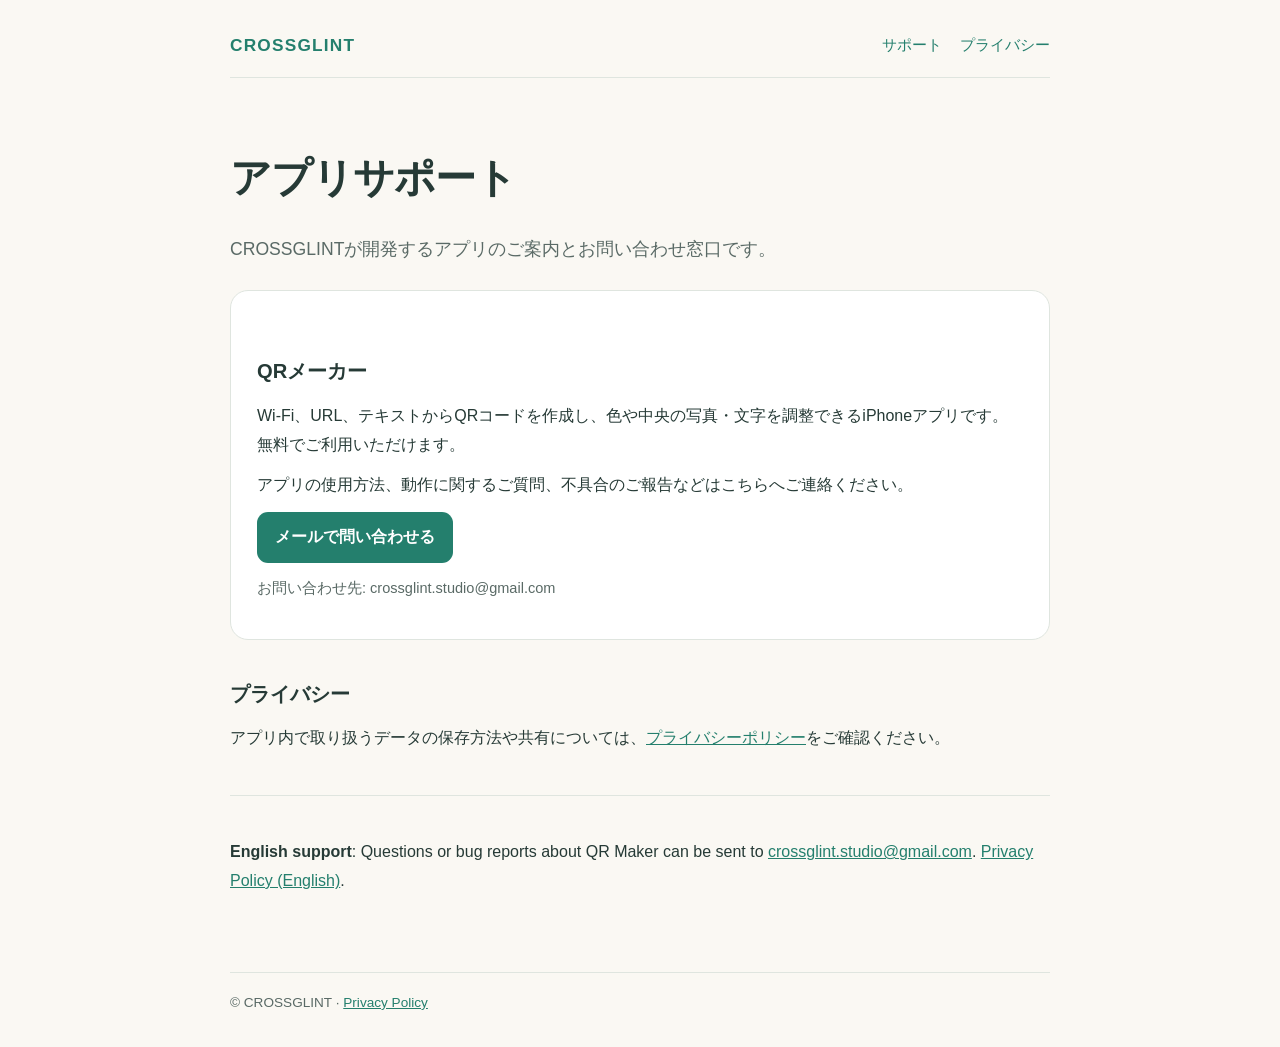
==== index.html @ 7fb46b86 "feat: add CROSSGLINT app support and bilingual privacy policy" ====
<!doctype html>
<html lang="ja">
<head>
<meta charset="utf-8">
<meta name="viewport" content="width=device-width,initial-scale=1">
<meta name="robots" content="index,follow">
<meta name="description" content="CROSSGLINTのアプリサポート・プライバシーポリシー">
<title>CROSSGLINT | アプリサポート</title>
<link rel="stylesheet" href="style.css">
</head>
<body>
<header><a class="brand" href="index.html">CROSSGLINT</a><nav aria-label="ナビゲーション"><a href="index.html">サポート</a><a href="privacy.html">プライバシー</a></nav></header>
<main>
<h1>アプリサポート</h1>
<p class="lead">CROSSGLINTが開発するアプリのご案内とお問い合わせ窓口です。</p>
<section class="card" aria-labelledby="app-name">
<h2 id="app-name">QRメーカー</h2>
<p>Wi-Fi、URL、テキストからQRコードを作成し、色や中央の写真・文字を調整できるiPhoneアプリです。無料でご利用いただけます。</p>
<p>アプリの使用方法、動作に関するご質問、不具合のご報告などはこちらへご連絡ください。</p>
<p><a class="action" href="mailto:crossglint.studio@gmail.com?subject=QR%E3%83%A1%E3%83%BC%E3%82%AB%E3%83%BC%20%E3%81%8A%E5%95%8F%E5%90%88%E3%82%8F%E3%81%9B">メールで問い合わせる</a></p>
<p class="meta">お問い合わせ先: crossglint.studio@gmail.com</p>
</section>
<h2>プライバシー</h2>
<p>アプリ内で取り扱うデータの保存方法や共有については、<a href="privacy.html">プライバシーポリシー</a>をご確認ください。</p>
<hr>
<p lang="en"><strong>English support</strong>: Questions or bug reports about QR Maker can be sent to <a href="mailto:crossglint.studio@gmail.com">crossglint.studio@gmail.com</a>. <a href="privacy.html#english">Privacy Policy (English)</a>.</p>
</main>
<footer>© CROSSGLINT · <a href="privacy.html">Privacy Policy</a></footer>
</body>
</html>
---- style.css ----
:root{color-scheme:light;--paper:#faf8f3;--ink:#263a36;--muted:#5a6a66;--accent:#247f6d;--line:#dfe5df}*{box-sizing:border-box}body{margin:0;background:var(--paper);color:var(--ink);font:16px/1.8 -apple-system,BlinkMacSystemFont,"Hiragino Kaku Gothic ProN","Yu Gothic",sans-serif}header,main,footer{width:min(820px,calc(100% - 38px));margin:auto}header{padding:30px 0 16px;border-bottom:1px solid var(--line);display:flex;align-items:center;justify-content:space-between;gap:15px}header a{color:var(--accent);text-decoration:none}.brand{font-size:1.08rem;font-weight:800;letter-spacing:.07em}nav{display:flex;gap:18px;font-size:.91rem}main{padding:46px 0 64px}h1{font-size:clamp(1.8rem,5vw,2.55rem);letter-spacing:-.025em;line-height:1.35}h2{font-size:1.26rem;margin:36px 0 8px}p{margin:12px 0}p.lead{font-size:1.1rem;color:var(--muted)}.card{border:1px solid var(--line);background:#fff;border-radius:18px;padding:26px;margin:25px 0}.meta{color:var(--muted);font-size:.91rem}.action{display:inline-block;color:white;background:var(--accent);text-decoration:none;border-radius:11px;padding:11px 18px;font-weight:700}a{color:var(--accent)}footer{border-top:1px solid var(--line);padding:18px 0 32px;color:var(--muted);font-size:.85rem}ul{padding-left:1.3em}li{margin:9px 0}hr{border:0;border-top:1px solid var(--line);margin:42px 0}@media(max-width:550px){header{display:block;padding-top:20px}nav{margin-top:12px;gap:12px;flex-wrap:wrap}main{padding-top:24px}.card{padding:19px}}
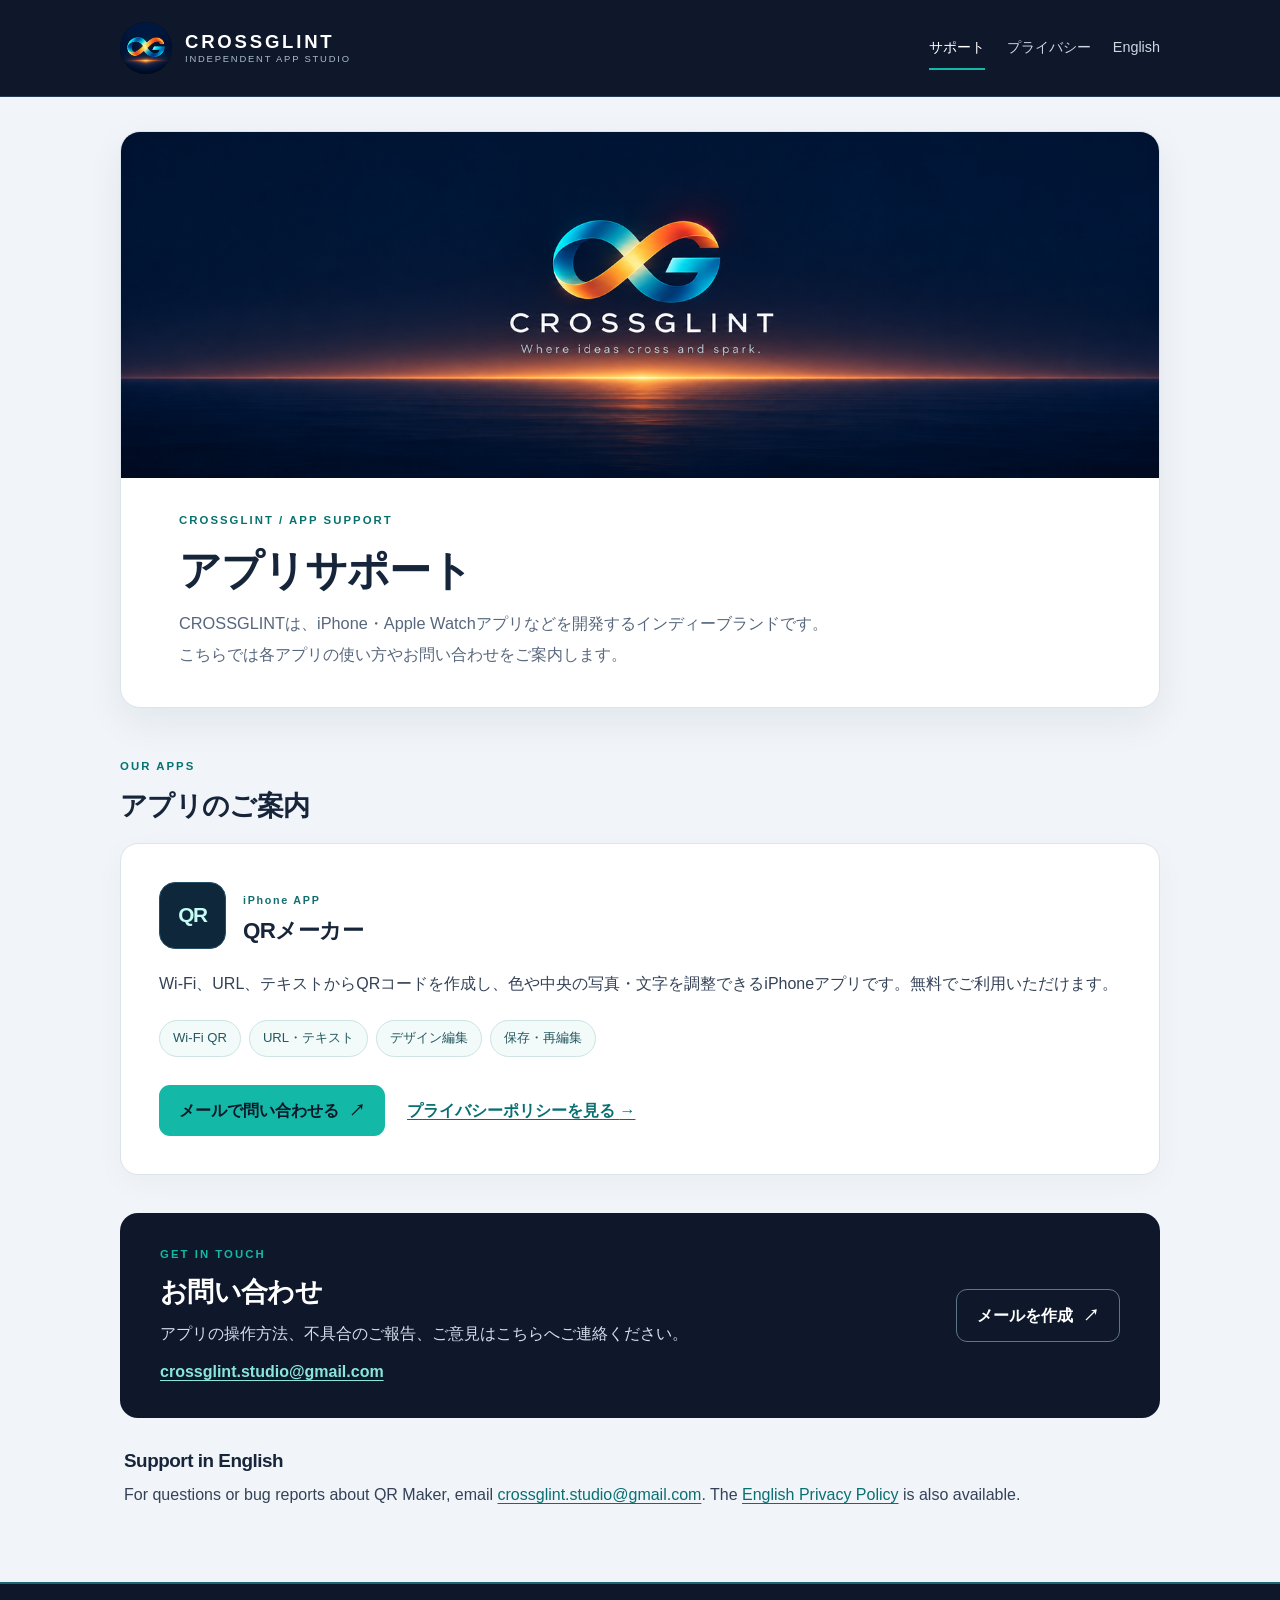
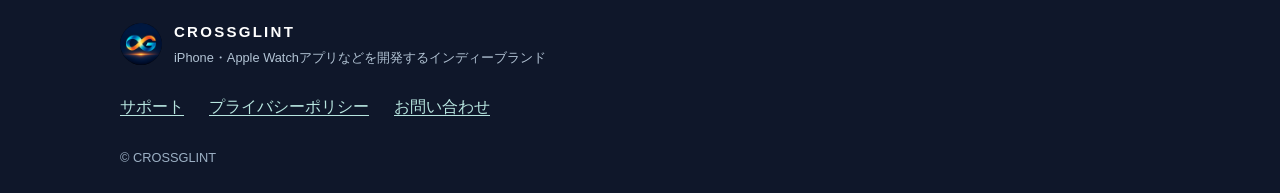
==== commit abb8fe0e: "feat: apply approved CROSSGLINT identity to support website" ====
--- a/index.html
+++ b/index.html
@@ -1,30 +1,93 @@
 <!doctype html>
 <html lang="ja">
 <head>
-<meta charset="utf-8">
-<meta name="viewport" content="width=device-width,initial-scale=1">
-<meta name="robots" content="index,follow">
-<meta name="description" content="CROSSGLINTのアプリサポート・プライバシーポリシー">
-<title>CROSSGLINT | アプリサポート</title>
-<link rel="stylesheet" href="style.css">
+  <meta charset="utf-8">
+  <meta name="viewport" content="width=device-width,initial-scale=1">
+  <meta name="robots" content="index,follow">
+  <meta name="description" content="CROSSGLINT公式サポート。QRメーカーなどのiPhoneアプリのお問い合わせとプライバシーポリシーをご案内します。">
+  <meta name="theme-color" content="#0f172a">
+  <title>アプリサポート | CROSSGLINT</title>
+  <link rel="icon" type="image/png" href="assets/crossglint-mark-400.png">
+  <link rel="stylesheet" href="style.css">
 </head>
 <body>
-<header><a class="brand" href="index.html">CROSSGLINT</a><nav aria-label="ナビゲーション"><a href="index.html">サポート</a><a href="privacy.html">プライバシー</a></nav></header>
-<main>
-<h1>アプリサポート</h1>
-<p class="lead">CROSSGLINTが開発するアプリのご案内とお問い合わせ窓口です。</p>
-<section class="card" aria-labelledby="app-name">
-<h2 id="app-name">QRメーカー</h2>
-<p>Wi-Fi、URL、テキストからQRコードを作成し、色や中央の写真・文字を調整できるiPhoneアプリです。無料でご利用いただけます。</p>
-<p>アプリの使用方法、動作に関するご質問、不具合のご報告などはこちらへご連絡ください。</p>
-<p><a class="action" href="mailto:crossglint.studio@gmail.com?subject=QR%E3%83%A1%E3%83%BC%E3%82%AB%E3%83%BC%20%E3%81%8A%E5%95%8F%E5%90%88%E3%82%8F%E3%81%9B">メールで問い合わせる</a></p>
-<p class="meta">お問い合わせ先: crossglint.studio@gmail.com</p>
-</section>
-<h2>プライバシー</h2>
-<p>アプリ内で取り扱うデータの保存方法や共有については、<a href="privacy.html">プライバシーポリシー</a>をご確認ください。</p>
-<hr>
-<p lang="en"><strong>English support</strong>: Questions or bug reports about QR Maker can be sent to <a href="mailto:crossglint.studio@gmail.com">crossglint.studio@gmail.com</a>. <a href="privacy.html#english">Privacy Policy (English)</a>.</p>
+<header class="site-header">
+  <div class="site-header-inner">
+    <a class="brand-lockup" href="./" aria-label="CROSSGLINT サポートトップ">
+      <img class="brand-icon" src="assets/crossglint-mark-400.png" width="52" height="52" alt="">
+      <span class="brand-lockup-text"><strong>CROSSGLINT</strong><small>INDEPENDENT APP STUDIO</small></span>
+    </a>
+    <nav class="site-nav" aria-label="メインナビゲーション">
+      <a href="./" aria-current="page">サポート</a>
+      <a href="privacy.html">プライバシー</a>
+      <a href="privacy.html#english" lang="en">English</a>
+    </nav>
+  </div>
+</header>
+<main class="page-content">
+  <section class="hero" aria-labelledby="support-heading">
+    <div class="hero-art">
+      <img src="assets/crossglint-header-1500x500.png" alt="交差するCGモノグラムとCROSSGLINTのロゴ。濃紺の静かな水平線を背景にしたブランドバナー" width="1500" height="500" fetchpriority="high">
+    </div>
+    <div class="hero-copy">
+      <p class="eyebrow">CROSSGLINT / APP SUPPORT</p>
+      <h1 id="support-heading">アプリサポート</h1>
+      <p class="lead">CROSSGLINTは、iPhone・Apple Watchアプリなどを開発するインディーブランドです。こちらでは各アプリの使い方やお問い合わせをご案内します。</p>
+    </div>
+  </section>
+
+  <section class="section-wrap" aria-labelledby="apps-heading">
+    <div class="section-heading">
+      <p class="eyebrow">OUR APPS</p>
+      <h2 id="apps-heading">アプリのご案内</h2>
+    </div>
+    <article class="product-card" aria-labelledby="app-name">
+      <div class="product-heading">
+        <div class="product-initial" aria-hidden="true">QR</div>
+        <div>
+          <span class="product-label">iPhone APP</span>
+          <h3 id="app-name">QRメーカー</h3>
+        </div>
+      </div>
+      <p>Wi-Fi、URL、テキストからQRコードを作成し、色や中央の写真・文字を調整できるiPhoneアプリです。無料でご利用いただけます。</p>
+      <div class="feature-tags" aria-label="主な機能">
+        <span>Wi-Fi QR</span><span>URL・テキスト</span><span>デザイン編集</span><span>保存・再編集</span>
+      </div>
+      <div class="product-actions">
+        <a class="button-primary" href="mailto:crossglint.studio@gmail.com?subject=QR%E3%83%A1%E3%83%BC%E3%82%AB%E3%83%BC%20%E3%81%8A%E5%95%8F%E3%81%84%E5%90%88%E3%82%8F%E3%81%9B">メールで問い合わせる <span aria-hidden="true">↗</span></a>
+        <a class="text-link" href="privacy.html">プライバシーポリシーを見る <span aria-hidden="true">→</span></a>
+      </div>
+    </article>
+  </section>
+
+  <section class="contact-panel" aria-labelledby="contact-heading">
+    <div>
+      <p class="eyebrow">GET IN TOUCH</p>
+      <h2 id="contact-heading">お問い合わせ</h2>
+      <p>アプリの操作方法、不具合のご報告、ご意見はこちらへご連絡ください。</p>
+      <a href="mailto:crossglint.studio@gmail.com" class="contact-email">crossglint.studio@gmail.com</a>
+    </div>
+    <a class="button-outline" href="mailto:crossglint.studio@gmail.com">メールを作成 <span aria-hidden="true">↗</span></a>
+  </section>
+
+  <section class="english-note" lang="en" aria-labelledby="english-heading">
+    <h2 id="english-heading">Support in English</h2>
+    <p>For questions or bug reports about QR Maker, email <a href="mailto:crossglint.studio@gmail.com">crossglint.studio@gmail.com</a>. The <a href="privacy.html#english">English Privacy Policy</a> is also available.</p>
+  </section>
 </main>
-<footer>© CROSSGLINT · <a href="privacy.html">Privacy Policy</a></footer>
+<footer class="site-footer">
+  <div class="site-footer-inner">
+    <div class="footer-brand">
+      <img src="assets/crossglint-mark-400.png" width="42" height="42" alt="">
+      <div><strong>CROSSGLINT</strong><span>iPhone・Apple Watchアプリなどを開発するインディーブランド</span></div>
+    </div>
+    <div class="footer-links">
+      <a href="./">サポート</a>
+      <a href="privacy.html">プライバシーポリシー</a>
+      <a href="mailto:crossglint.studio@gmail.com">お問い合わせ</a>
+    </div>
+    <p class="copyright">© CROSSGLINT</p>
+  </div>
+</footer>
 </body>
 </html>
--- a/style.css
+++ b/style.css
@@ -1 +1,134 @@
-:root{color-scheme:light;--paper:#faf8f3;--ink:#263a36;--muted:#5a6a66;--accent:#247f6d;--line:#dfe5df}*{box-sizing:border-box}body{margin:0;background:var(--paper);color:var(--ink);font:16px/1.8 -apple-system,BlinkMacSystemFont,"Hiragino Kaku Gothic ProN","Yu Gothic",sans-serif}header,main,footer{width:min(820px,calc(100% - 38px));margin:auto}header{padding:30px 0 16px;border-bottom:1px solid var(--line);display:flex;align-items:center;justify-content:space-between;gap:15px}header a{color:var(--accent);text-decoration:none}.brand{font-size:1.08rem;font-weight:800;letter-spacing:.07em}nav{display:flex;gap:18px;font-size:.91rem}main{padding:46px 0 64px}h1{font-size:clamp(1.8rem,5vw,2.55rem);letter-spacing:-.025em;line-height:1.35}h2{font-size:1.26rem;margin:36px 0 8px}p{margin:12px 0}p.lead{font-size:1.1rem;color:var(--muted)}.card{border:1px solid var(--line);background:#fff;border-radius:18px;padding:26px;margin:25px 0}.meta{color:var(--muted);font-size:.91rem}.action{display:inline-block;color:white;background:var(--accent);text-decoration:none;border-radius:11px;padding:11px 18px;font-weight:700}a{color:var(--accent)}footer{border-top:1px solid var(--line);padding:18px 0 32px;color:var(--muted);font-size:.85rem}ul{padding-left:1.3em}li{margin:9px 0}hr{border:0;border-top:1px solid var(--line);margin:42px 0}@media(max-width:550px){header{display:block;padding-top:20px}nav{margin-top:12px;gap:12px;flex-wrap:wrap}main{padding-top:24px}.card{padding:19px}}+/* CROSSGLINT Brand Guidelines v1.1-draft: Midnight Navy / Teal / Apricot.
+   Brand artwork is copied unmodified from crossglint-brand's approved PNG exports.
+   No fonts, scripts, tracking pixels or third-party resources. */
+:root {
+  color-scheme: light;
+  --navy: #0f172a;
+  --navy-deep: #091225;
+  --teal: #14b8a6;
+  --apricot: #ff9f6b;
+  --gold: #f4d186;
+  --ice: #f1f5f9;
+  --ink: #17253b;
+  --body-ink: #344258;
+  --muted: #57677d;
+  --line: #dbe3eb;
+  --white: #ffffff;
+  --radius: 18px;
+  font-family: -apple-system, BlinkMacSystemFont, "Hiragino Kaku Gothic ProN",
+    "Hiragino Sans", "Yu Gothic", Meiryo, sans-serif;
+}
+* { box-sizing: border-box; }
+html { scroll-behavior: smooth; }
+body { margin: 0; color: var(--body-ink); background: var(--ice); font-size: 16px; line-height: 1.85; }
+a { color: #086f72; text-underline-offset: .2em; }
+a:hover { color: #065759; }
+a:focus-visible { outline: 3px solid var(--apricot); outline-offset: 4px; border-radius: 4px; }
+h1, h2, h3, p { margin-top: 0; }
+h1, h2, h3 { color: var(--ink); line-height: 1.4; letter-spacing: -.025em; }
+h1 { font-size: clamp(1.8rem, 4.6vw, 2.65rem); }
+h2 { font-size: clamp(1.3rem, 3vw, 1.7rem); }
+h3 { font-size: 1.4rem; }
+p { margin-bottom: 1em; }
+.site-header { background: var(--navy); border-bottom: 1px solid #253b56; }
+.site-header-inner, .page-content, .site-footer-inner { width: min(1040px, calc(100% - 40px)); margin: 0 auto; }
+.site-header-inner { min-height: 96px; display: flex; gap: 24px; align-items: center; justify-content: space-between; }
+.brand-lockup { display: inline-flex; gap: 13px; align-items: center; min-width: 0; text-decoration: none; color: white; }
+.brand-lockup:hover { color: white; }
+.brand-icon { display: block; border-radius: 50%; width: 52px; height: 52px; object-fit: contain; }
+.brand-lockup-text { display: grid; gap: 1px; line-height: 1.1; }
+.brand-lockup-text strong { color: white; font-size: 1.16rem; font-weight: 790; letter-spacing: .15em; }
+.brand-lockup-text small { color: #a8bdcc; font-size: .59rem; letter-spacing: .19em; white-space: nowrap; }
+.site-nav { display: flex; flex-wrap: wrap; gap: 8px 22px; align-items: center; }
+.site-nav a { display: inline-block; color: #cdd8e5; text-decoration: none; font-size: .9rem; padding: 8px 0; border-bottom: 2px solid transparent; }
+.site-nav a:hover, .site-nav a[aria-current="page"] { color: white; border-bottom-color: var(--teal); }
+.page-content { padding: 34px 0 72px; }
+.hero { overflow: hidden; border-radius: 20px; background: white; border: 1px solid var(--line); box-shadow: 0 14px 38px rgba(15,23,42,.065); }
+.hero-art { background: var(--navy-deep); }
+.hero-art img { display: block; width: 100%; height: auto; aspect-ratio: 3 / 1; object-fit: cover; }
+.hero-copy { padding: 32px clamp(22px, 5vw, 58px) 38px; }
+.eyebrow { color: #06716f; font-size: .71rem; letter-spacing: .18em; font-weight: 800; margin-bottom: 10px; }
+.hero h1 { margin-bottom: 8px; }
+.lead { max-width: 72ch; color: var(--muted); font-size: 1.02rem; margin-bottom: 0; }
+.section-wrap { padding-top: 48px; }
+.section-heading { margin-bottom: 18px; }
+.section-heading h2 { margin-bottom: 0; }
+.product-card { background: white; border-radius: var(--radius); border: 1px solid var(--line); padding: clamp(22px, 4vw, 38px); box-shadow: 0 8px 30px rgba(15,23,42,.035); }
+.product-heading { display: flex; align-items: center; gap: 17px; margin-bottom: 20px; }
+.product-initial { width: 67px; height: 67px; flex: 0 0 67px; display: grid; place-items: center; border-radius: 16px; background: #0f273a; color: #c5fcf5; font-weight: 800; font-size: 1.3rem; letter-spacing: -.06em; border: 1px solid #245067; }
+.product-label { color: #146e71; font-size: .67rem; letter-spacing: .16em; font-weight: 800; }
+.product-heading h3 { margin: 2px 0 0; }
+.feature-tags { display: flex; flex-wrap: wrap; gap: 8px; margin: 22px 0 28px; }
+.feature-tags span { padding: 5px 13px; border: 1px solid #cce4e2; color: #255961; background: #f2fafa; border-radius: 999px; font-size: .82rem; }
+.product-actions { display: flex; gap: 16px 22px; align-items: center; flex-wrap: wrap; }
+.button-primary, .button-outline { display: inline-flex; align-items: center; justify-content: center; gap: 10px; padding: 11px 20px; border-radius: 11px; font-weight: 750; text-decoration: none; }
+.button-primary { color: #0b1729; background: var(--teal); }
+.button-primary:hover { background: #4bd0c0; color: #071a21; }
+.button-outline { color: white; border: 1px solid #5b768b; white-space: nowrap; }
+.button-outline:hover { color: var(--navy); background: white; border-color: white; }
+.text-link { font-weight: 650; }
+.contact-panel { margin-top: 38px; padding: 31px clamp(22px, 4vw, 40px); border-radius: var(--radius); background: var(--navy); color: #d4dfed; display: flex; gap: 24px; justify-content: space-between; align-items: center; }
+.contact-panel .eyebrow { color: var(--teal); }
+.contact-panel h2 { color: white; margin-bottom: 8px; }
+.contact-panel p { margin-bottom: 8px; }
+.contact-email { color: #88e6dd; font-weight: 650; overflow-wrap: anywhere; }
+.contact-email:hover { color: white; }
+.english-note { padding: 30px 4px 0; }
+.english-note h2 { font-size: 1.18rem; margin-bottom: 6px; }
+.english-note p { margin-bottom: 0; }
+.site-footer { background: var(--navy); color: #b2c3d4; padding: 34px 0 24px; border-top: 2px solid #1c6673; }
+.footer-brand { display: flex; align-items: center; gap: 12px; }
+.footer-brand img { border-radius: 50%; width: 42px; height: 42px; }
+.footer-brand div { display: grid; gap: 1px; }
+.footer-brand strong { color: white; font-size: .94rem; letter-spacing: .15em; }
+.footer-brand span { font-size: .8rem; }
+.footer-links { display: flex; flex-wrap: wrap; gap: 10px 25px; margin-top: 22px; }
+.site-footer a { color: #b7e5df; }
+.site-footer a:hover { color: white; }
+.copyright { margin: 24px 0 0; font-size: .8rem; color: #9cb0c4; }
+.policy-intro { padding: clamp(18px, 3vw, 34px) 0 28px; }
+.breadcrumb { display: inline-block; margin-bottom: 30px; font-size: .86rem; color: #366078; }
+.breadcrumb span { margin: 0 8px; color: #9caabc; }
+.policy-intro h1 { margin-bottom: 8px; }
+.policy-subtitle { color: var(--muted); }
+.policy-meta { display: flex; flex-wrap: wrap; align-items: center; gap: 5px 22px; color: var(--muted); font-size: .88rem; margin: 12px 0 0; }
+.policy-sheet { background: white; border: 1px solid var(--line); border-radius: var(--radius); padding: clamp(22px, 5vw, 48px); margin-bottom: 28px; box-shadow: 0 8px 28px rgba(15,23,42,.03); }
+.policy-sheet h2 { font-size: 1.2rem; padding-top: 14px; margin-bottom: 11px; }
+.policy-sheet h2:first-child { padding-top: 0; }
+.policy-sheet p { line-height: 1.98; }
+.policy-sheet p:last-child { margin-bottom: 0; }
+.english-policy { scroll-margin-top: 18px; }
+.english-policy .eyebrow { margin-bottom: 8px; }
+.english-policy .english-title { font-size: 1.65rem; color: var(--ink); padding-top: 0; }
+.english-policy .policy-meta { margin: 0 0 22px; }
+.back-link { margin-top: 32px; }
+@media (max-width: 700px) {
+  .site-header-inner { padding: 15px 0; align-items: flex-start; flex-direction: column; gap: 10px; }
+  .site-nav { width: 100%; gap: 6px 20px; }
+  .site-nav a { font-size: .85rem; }
+  .page-content { padding-top: 18px; padding-bottom: 46px; }
+  .hero-art img { height: 230px; aspect-ratio: auto; object-fit: cover; }
+  .hero-copy { padding: 25px 22px 30px; }
+  .section-wrap { padding-top: 32px; }
+  .contact-panel { flex-direction: column; align-items: stretch; }
+  .button-outline { align-self: flex-start; }
+  .policy-intro { padding-top: 15px; }
+}
+@media (max-width: 390px) {
+  .brand-lockup-text strong { font-size: 1rem; }
+  .brand-lockup-text small { font-size: .52rem; }
+  .brand-icon { width: 46px; height: 46px; }
+  .hero-art img { height: 200px; }
+  .product-actions { align-items: stretch; flex-direction: column; }
+  .button-primary { width: 100%; }
+  .feature-tags span { font-size: .76rem; }
+}
+@media (prefers-reduced-motion: reduce) { html { scroll-behavior: auto; } }
+@media print {
+  body { background: white; }
+  .site-header { background: white; border-bottom: 1px solid #aaa; }
+  .brand-lockup-text strong, .site-nav a { color: var(--navy); }
+  .site-footer { background: white; color: var(--ink); }
+  .site-footer a, .footer-brand strong { color: var(--ink); }
+  .hero, .product-card, .policy-sheet { box-shadow: none; }
+}
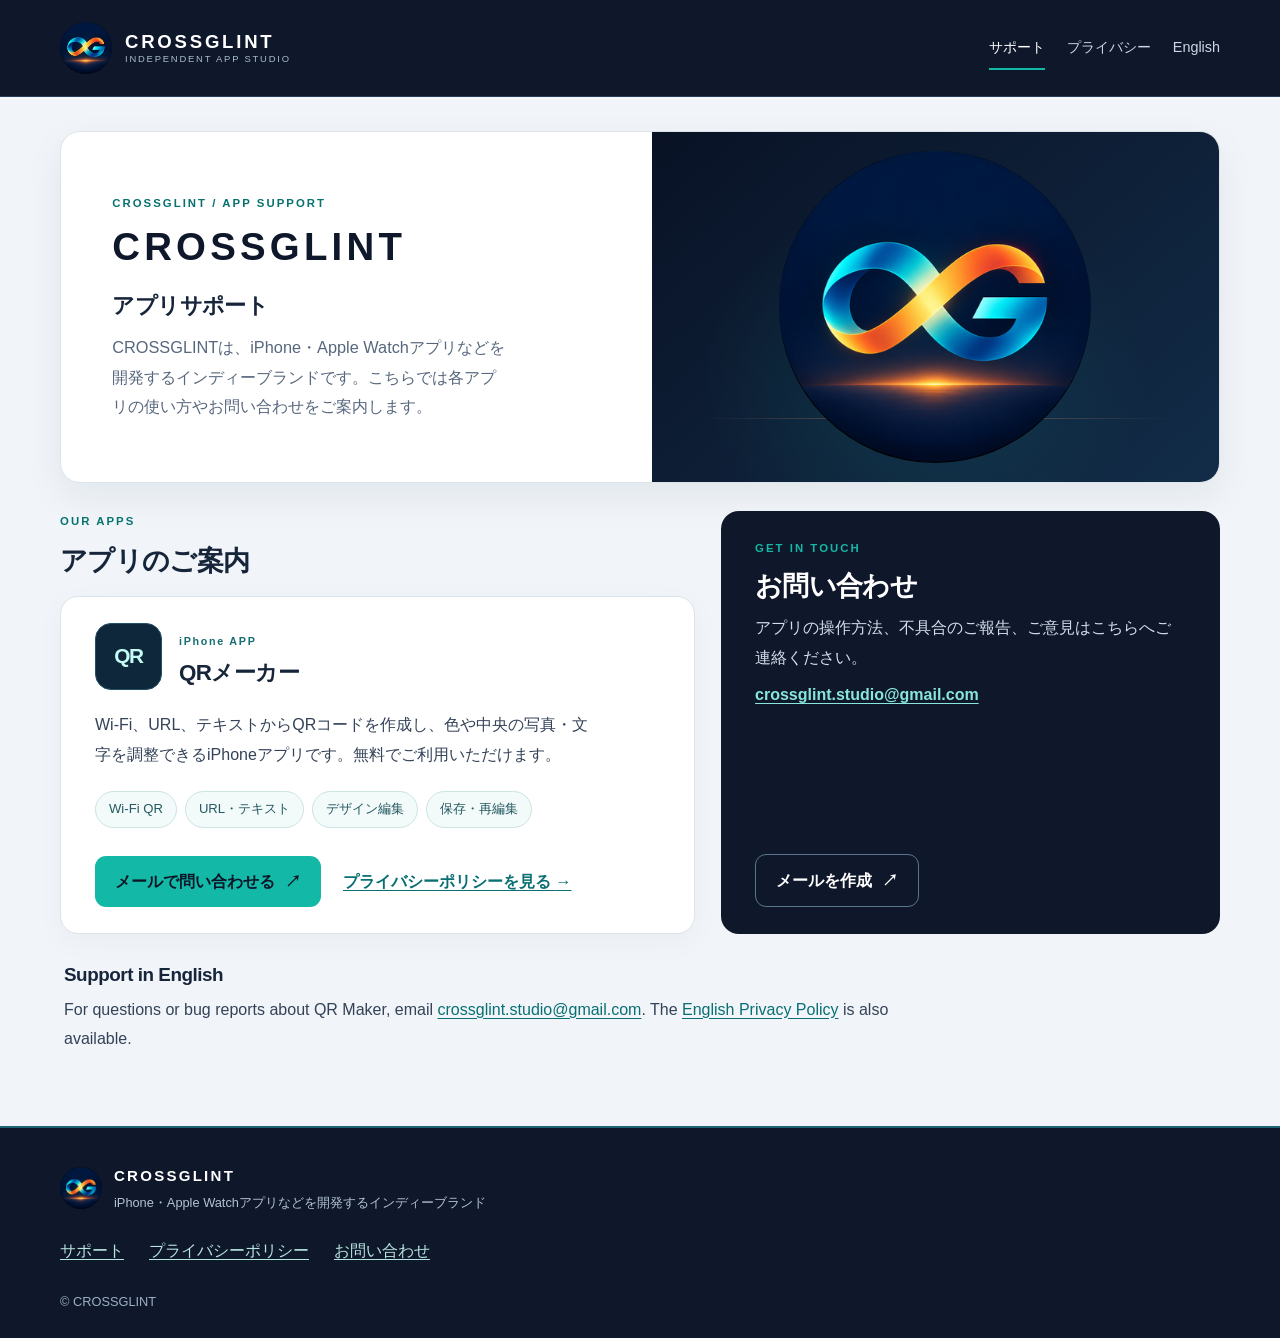
==== commit 36c51226: "feat: desktop-specific support landing layout and responsive preview tests" ====
--- a/index.html
+++ b/index.html
@@ -24,13 +24,15 @@
     </nav>
   </div>
 </header>
-<main class="page-content">
+<main class="page-content page-home">
   <section class="hero" aria-labelledby="support-heading">
     <div class="hero-art">
-      <img src="assets/crossglint-header-1500x500.png" alt="交差するCGモノグラムとCROSSGLINTのロゴ。濃紺の静かな水平線を背景にしたブランドバナー" width="1500" height="500" fetchpriority="high">
+      <img class="hero-banner" src="assets/crossglint-header-1500x500.png" alt="交差するCGモノグラムとCROSSGLINTのロゴ。濃紺の静かな水平線を背景にしたブランドバナー" width="1500" height="500" fetchpriority="high">
+      <img class="hero-symbol" src="assets/crossglint-mark-400.png" alt="" width="400" height="400" loading="lazy">
     </div>
     <div class="hero-copy">
       <p class="eyebrow">CROSSGLINT / APP SUPPORT</p>
+      <p class="hero-desktop-wordmark" aria-hidden="true">CROSSGLINT</p>
       <h1 id="support-heading">アプリサポート</h1>
       <p class="lead">CROSSGLINTは、iPhone・Apple Watchアプリなどを開発するインディーブランドです。こちらでは各アプリの使い方やお問い合わせをご案内します。</p>
     </div>
--- a/style.css
+++ b/style.css
@@ -47,6 +47,8 @@
 .hero-art { background: var(--navy-deep); }
 .hero-art img { display: block; width: 100%; height: auto; aspect-ratio: 3 / 1; object-fit: cover; }
 .hero-copy { padding: 32px clamp(22px, 5vw, 58px) 38px; }
+/* The approved wide banner stays exactly as before on phone/tablet. */
+.hero-art .hero-symbol, .hero-desktop-wordmark { display: none; }
 .eyebrow { color: #06716f; font-size: .71rem; letter-spacing: .18em; font-weight: 800; margin-bottom: 10px; }
 .hero h1 { margin-bottom: 8px; }
 .lead { max-width: 72ch; color: var(--muted); font-size: 1.02rem; margin-bottom: 0; }
@@ -102,6 +104,136 @@
 .english-policy .english-title { font-size: 1.65rem; color: var(--ink); padding-top: 0; }
 .english-policy .policy-meta { margin: 0 0 22px; }
 .back-link { margin-top: 32px; }
+/* Desktop-only composition. Below 900px the existing mobile/tablet design is
+   deliberately unchanged: wide approved banner and single-column sections. */
+@media (min-width: 900px) {
+  .site-header-inner,
+  .site-footer-inner,
+  .page-content {
+    width: min(1160px, calc(100% - 64px));
+  }
+
+  /* Keep privacy policy prose readable on large displays. */
+  .page-content:not(.page-home) {
+    width: min(960px, calc(100% - 64px));
+  }
+
+  .page-home {
+    display: grid;
+    grid-template-columns: minmax(0, 1.12fr) minmax(0, .88fr);
+    column-gap: 26px;
+    row-gap: 28px;
+    align-items: stretch;
+  }
+
+  .page-home .hero {
+    grid-column: 1 / -1;
+    display: grid;
+    grid-template-columns: minmax(0, 1.02fr) minmax(0, .98fr);
+    min-height: 352px;
+  }
+
+  /* Reorder visually only on desktop: brand introduction left, approved
+     CG symbol right. DOM order remains banner then text on mobile. */
+  .page-home .hero-copy {
+    grid-area: 1 / 1;
+    align-self: center;
+    padding: 38px clamp(30px, 4vw, 58px);
+  }
+
+  .page-home .hero-art {
+    grid-area: 1 / 2;
+    display: grid;
+    place-items: center;
+    overflow: hidden;
+    min-width: 0;
+    background:
+      radial-gradient(ellipse at 48% 70%, rgba(20,184,166,.14), transparent 53%),
+      linear-gradient(140deg, #091225, #122c48);
+    position: relative;
+  }
+
+  .page-home .hero-art::after {
+    content: "";
+    position: absolute;
+    left: 8%;
+    right: 8%;
+    bottom: 18%;
+    height: 1px;
+    background: linear-gradient(90deg, transparent, rgba(255,159,107,.42), transparent);
+    pointer-events: none;
+  }
+
+  .page-home .hero-art .hero-banner { display: none; }
+  .page-home .hero-art .hero-symbol {
+    display: block;
+    width: min(70%, 312px);
+    height: auto;
+    aspect-ratio: 1 / 1;
+    object-fit: contain;
+    border-radius: 50%;
+    position: relative;
+    z-index: 1;
+  }
+
+  .page-home .hero-desktop-wordmark {
+    display: block;
+    color: var(--navy);
+    font-size: clamp(1.8rem, 3vw, 2.65rem);
+    font-weight: 820;
+    line-height: 1.2;
+    letter-spacing: .11em;
+    margin-bottom: 20px;
+    white-space: nowrap;
+  }
+
+  .page-home .hero h1 {
+    font-size: 1.4rem;
+    margin-bottom: 12px;
+  }
+
+  .page-home .lead {
+    max-width: 44ch;
+    line-height: 1.8;
+  }
+
+  .page-home .section-wrap {
+    grid-column: 1;
+    grid-row: 2;
+    padding-top: 0;
+    display: flex;
+    flex-direction: column;
+    min-width: 0;
+  }
+
+  .page-home .section-heading { margin-bottom: 16px; }
+  .page-home .product-card {
+    flex: 1;
+    padding: 26px clamp(24px, 3vw, 34px);
+  }
+  .page-home .product-card p { max-width: 56ch; }
+
+  .page-home .contact-panel {
+    grid-column: 2;
+    grid-row: 2;
+    margin-top: 0;
+    padding: 27px clamp(24px, 3vw, 34px);
+    min-width: 0;
+    display: flex;
+    flex-direction: column;
+    align-items: stretch;
+    justify-content: space-between;
+    gap: 24px;
+  }
+  .page-home .contact-panel .button-outline { align-self: flex-start; }
+  .page-home .english-note {
+    grid-column: 1 / -1;
+    grid-row: 3;
+    padding: 0 4px;
+    max-width: 860px;
+  }
+}
+
 @media (max-width: 700px) {
   .site-header-inner { padding: 15px 0; align-items: flex-start; flex-direction: column; gap: 10px; }
   .site-nav { width: 100%; gap: 6px 20px; }
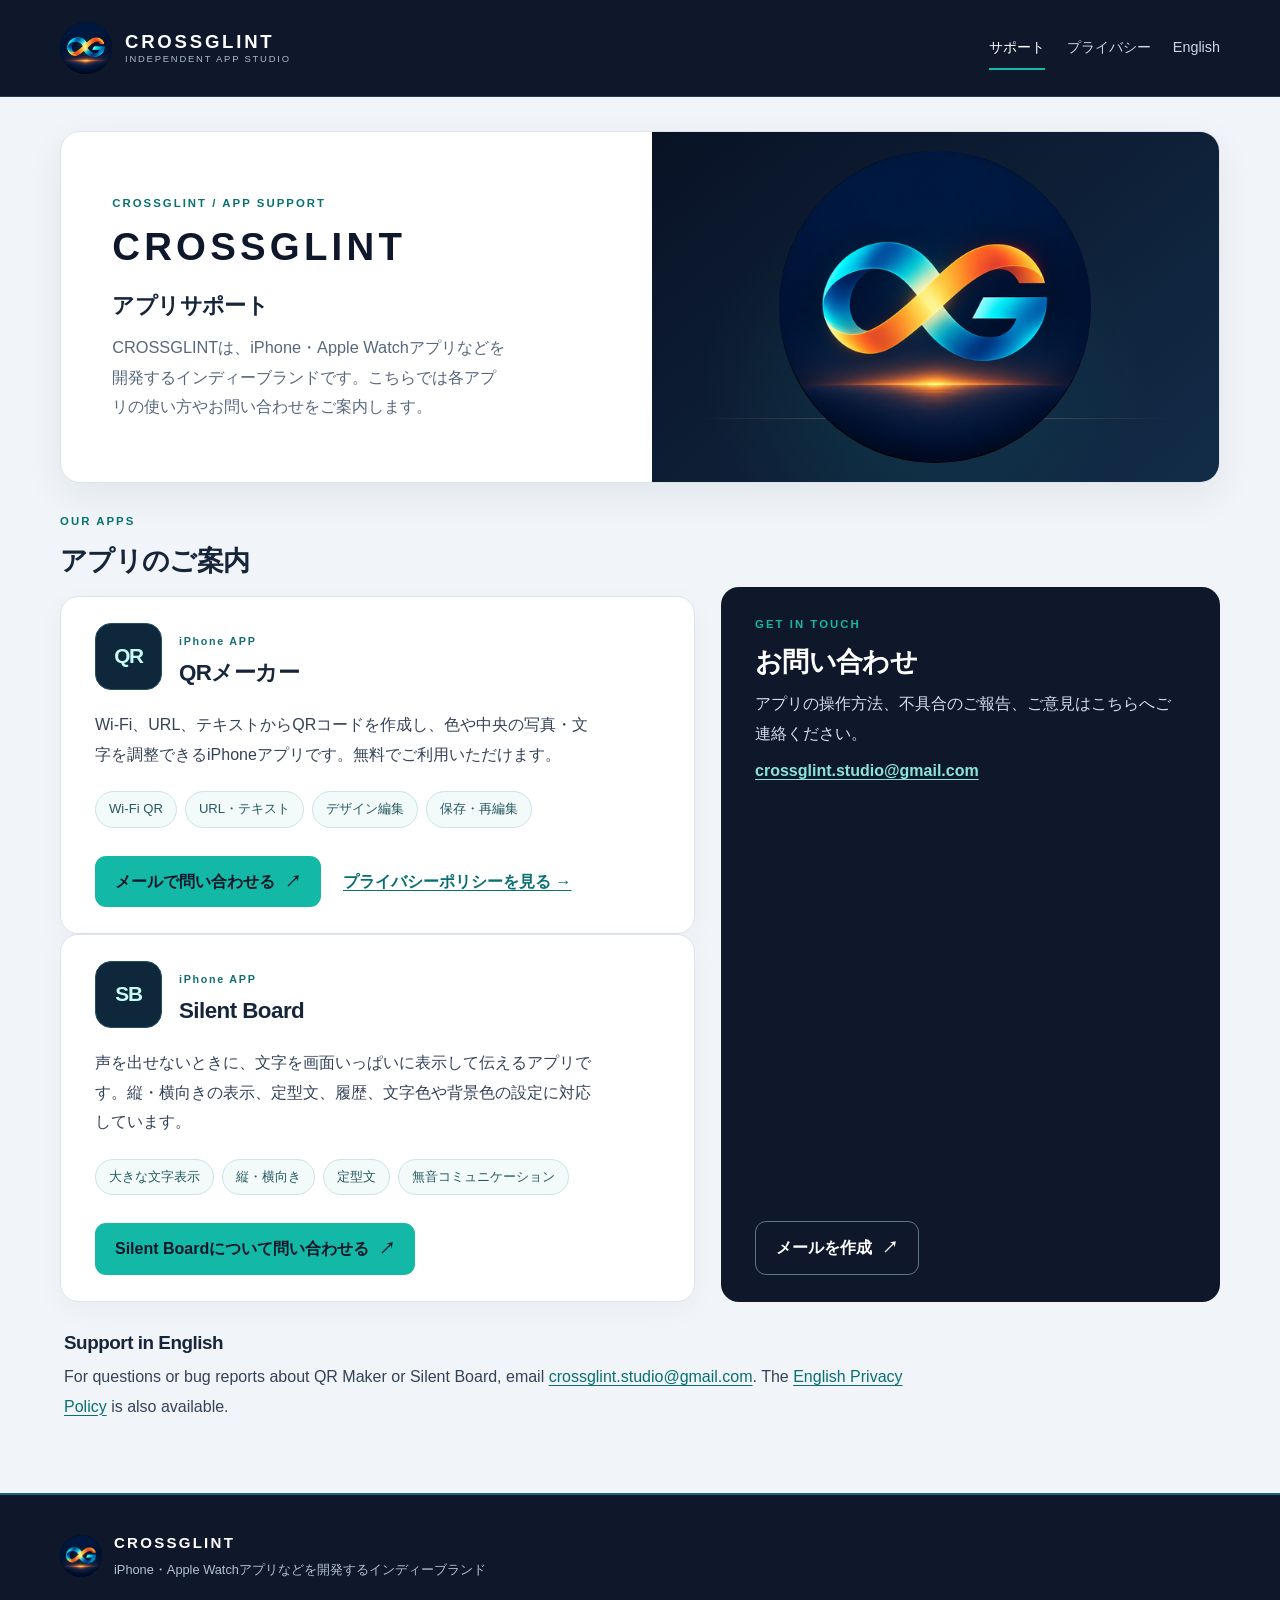
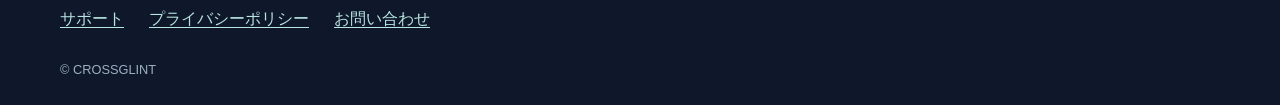
==== commit 1b226411: "feat: list Silent Board with contact link on shared CROSSGLINT support website" ====
--- a/index.html
+++ b/index.html
@@ -60,6 +60,22 @@
         <a class="text-link" href="privacy.html">プライバシーポリシーを見る <span aria-hidden="true">→</span></a>
       </div>
     </article>
+    <article class="product-card" aria-labelledby="silentboard-name">
+      <div class="product-heading">
+        <div class="product-initial" aria-hidden="true">SB</div>
+        <div>
+          <span class="product-label">iPhone APP</span>
+          <h3 id="silentboard-name">Silent Board</h3>
+        </div>
+      </div>
+      <p>声を出せないときに、文字を画面いっぱいに表示して伝えるアプリです。縦・横向きの表示、定型文、履歴、文字色や背景色の設定に対応しています。</p>
+      <div class="feature-tags" aria-label="主な機能">
+        <span>大きな文字表示</span><span>縦・横向き</span><span>定型文</span><span>無音コミュニケーション</span>
+      </div>
+      <div class="product-actions">
+        <a class="button-primary" href="mailto:crossglint.studio@gmail.com?subject=Silent%20Board%20Support">Silent Boardについて問い合わせる <span aria-hidden="true">↗</span></a>
+      </div>
+    </article>
   </section>
 
   <section class="contact-panel" aria-labelledby="contact-heading">
@@ -74,7 +90,7 @@
 
   <section class="english-note" lang="en" aria-labelledby="english-heading">
     <h2 id="english-heading">Support in English</h2>
-    <p>For questions or bug reports about QR Maker, email <a href="mailto:crossglint.studio@gmail.com">crossglint.studio@gmail.com</a>. The <a href="privacy.html#english">English Privacy Policy</a> is also available.</p>
+    <p>For questions or bug reports about QR Maker or Silent Board, email <a href="mailto:crossglint.studio@gmail.com">crossglint.studio@gmail.com</a>. The <a href="privacy.html#english">English Privacy Policy</a> is also available.</p>
   </section>
 </main>
 <footer class="site-footer">
--- a/style.css
+++ b/style.css
@@ -216,7 +216,9 @@
   .page-home .contact-panel {
     grid-column: 2;
     grid-row: 2;
-    margin-top: 0;
+    /* Align the dark contact card with the white product card, rather than
+       with the section heading immediately above the product card. */
+    margin-top: 76px;
     padding: 27px clamp(24px, 3vw, 34px);
     min-width: 0;
     display: flex;
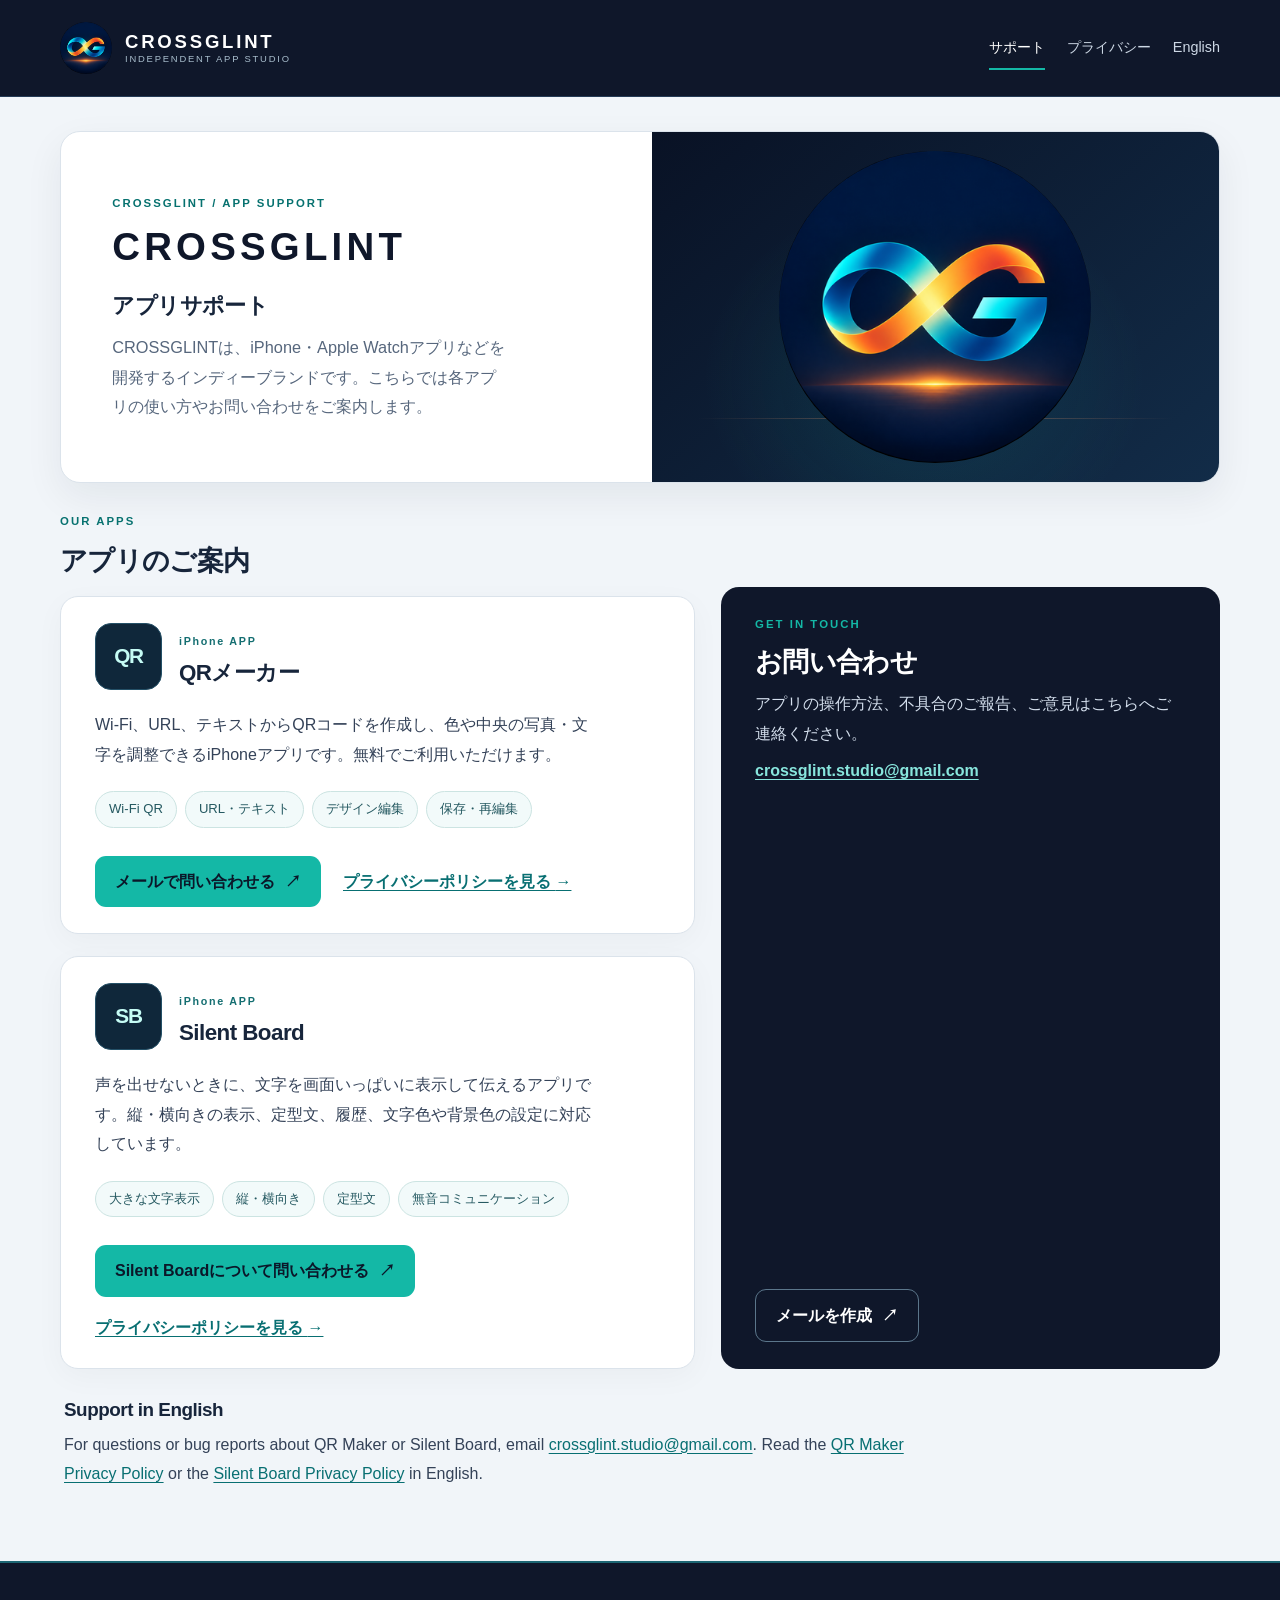
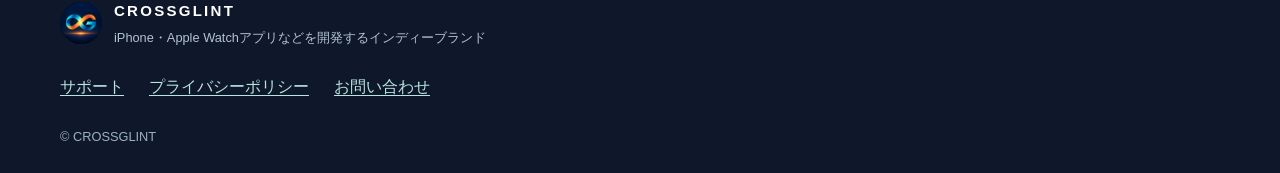
==== commit 11fecb2f: "feat: link the correct Silent Board policy from its product card and English support note" ====
--- a/index.html
+++ b/index.html
@@ -74,6 +74,7 @@
       </div>
       <div class="product-actions">
         <a class="button-primary" href="mailto:crossglint.studio@gmail.com?subject=Silent%20Board%20Support">Silent Boardについて問い合わせる <span aria-hidden="true">↗</span></a>
+        <a class="text-link" href="silentboard-privacy.html">プライバシーポリシーを見る <span aria-hidden="true">→</span></a>
       </div>
     </article>
   </section>
@@ -90,7 +91,7 @@
 
   <section class="english-note" lang="en" aria-labelledby="english-heading">
     <h2 id="english-heading">Support in English</h2>
-    <p>For questions or bug reports about QR Maker or Silent Board, email <a href="mailto:crossglint.studio@gmail.com">crossglint.studio@gmail.com</a>. The <a href="privacy.html#english">English Privacy Policy</a> is also available.</p>
+    <p>For questions or bug reports about QR Maker or Silent Board, email <a href="mailto:crossglint.studio@gmail.com">crossglint.studio@gmail.com</a>. Read the <a href="privacy.html#english">QR Maker Privacy Policy</a> or the <a href="silentboard-privacy.html#english">Silent Board Privacy Policy</a> in English.</p>
   </section>
 </main>
 <footer class="site-footer">
--- a/style.css
+++ b/style.css
@@ -56,6 +56,7 @@
 .section-heading { margin-bottom: 18px; }
 .section-heading h2 { margin-bottom: 0; }
 .product-card { background: white; border-radius: var(--radius); border: 1px solid var(--line); padding: clamp(22px, 4vw, 38px); box-shadow: 0 8px 30px rgba(15,23,42,.035); }
+.product-card + .product-card { margin-top: 22px; }
 .product-heading { display: flex; align-items: center; gap: 17px; margin-bottom: 20px; }
 .product-initial { width: 67px; height: 67px; flex: 0 0 67px; display: grid; place-items: center; border-radius: 16px; background: #0f273a; color: #c5fcf5; font-weight: 800; font-size: 1.3rem; letter-spacing: -.06em; border: 1px solid #245067; }
 .product-label { color: #146e71; font-size: .67rem; letter-spacing: .16em; font-weight: 800; }
